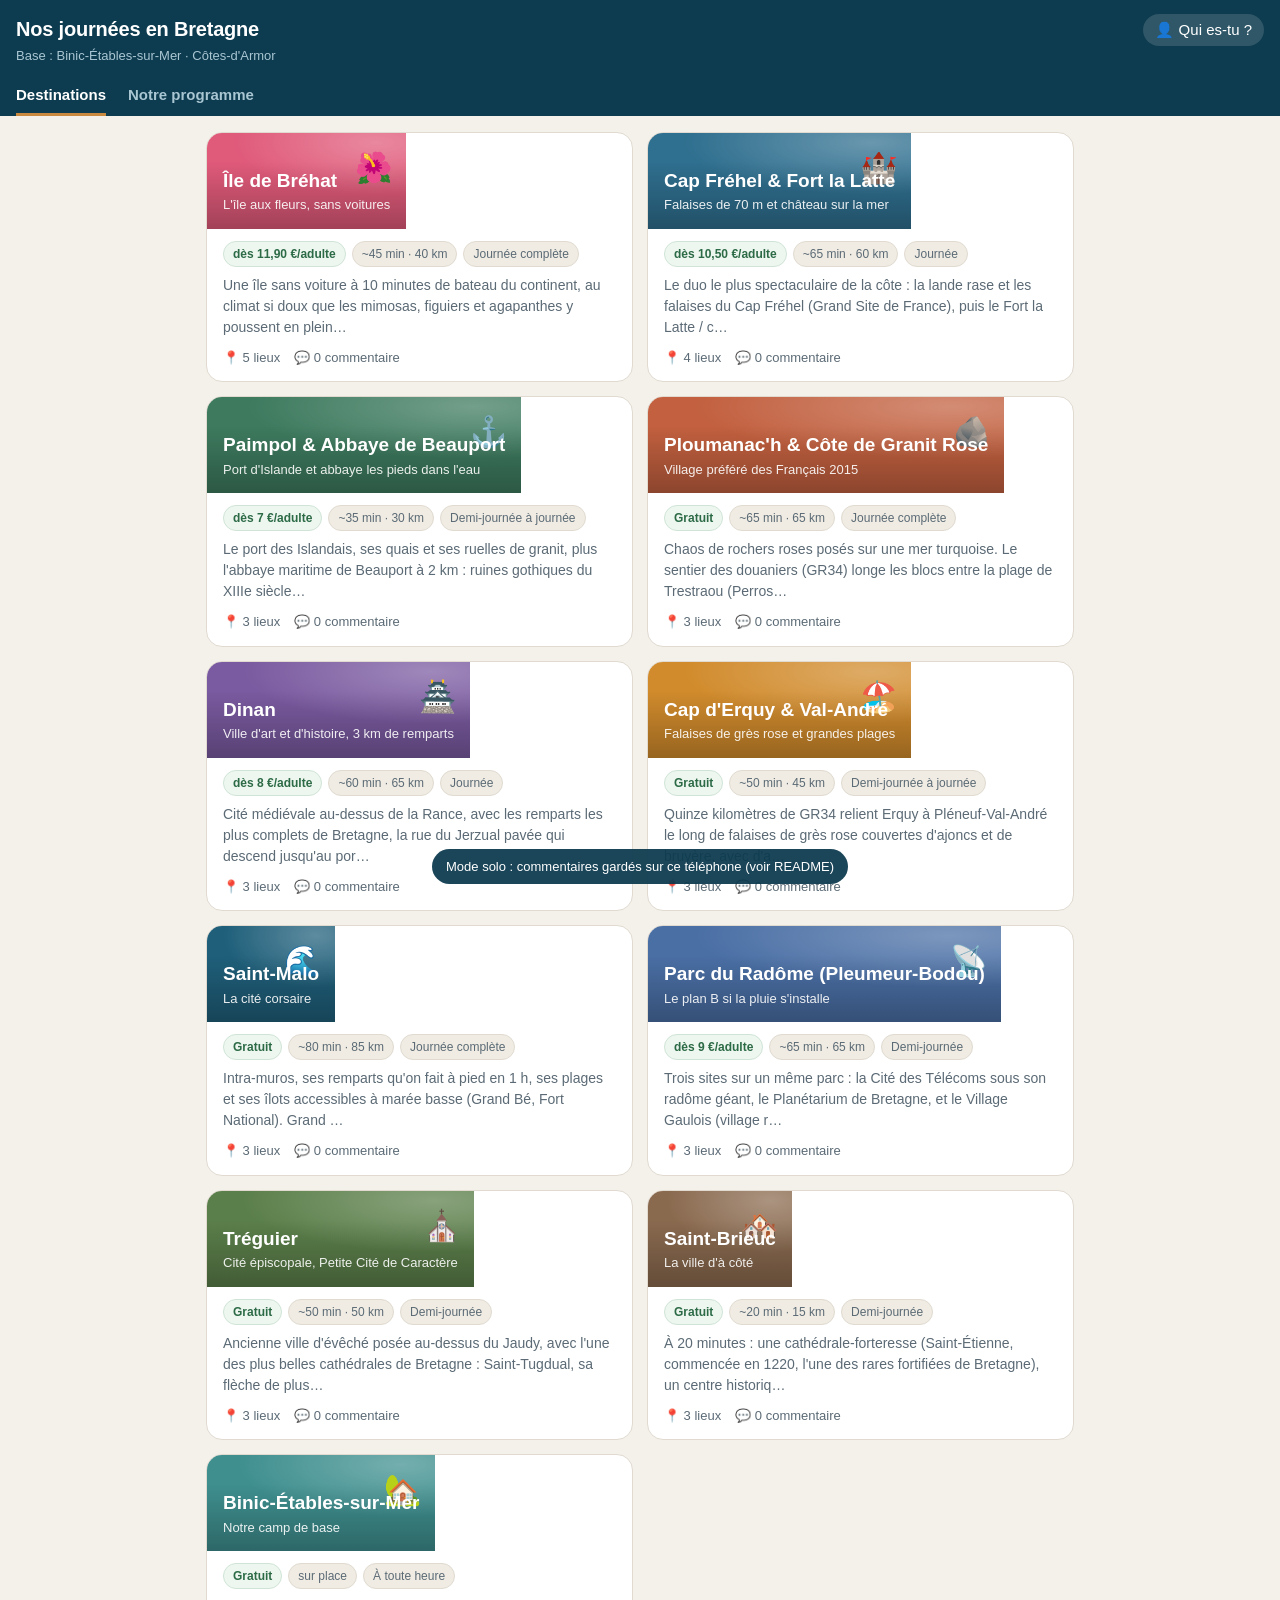
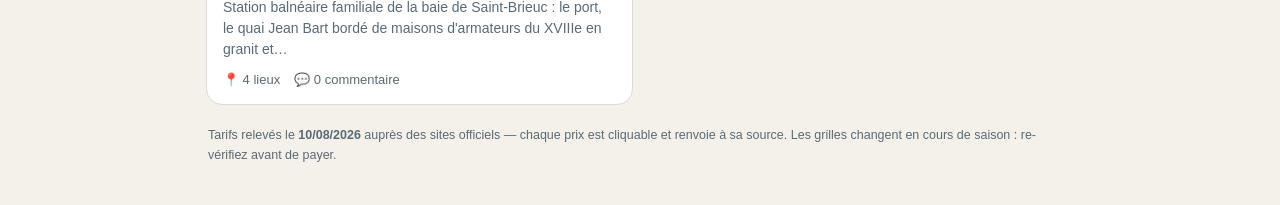
==== index.html @ 912763a3 "Application d'organisation des journées en Bretagne Application web statique (aucune dépendance, auc" ====
<!doctype html>
<html lang="fr">
<head>
<meta charset="utf-8">
<meta name="viewport" content="width=device-width, initial-scale=1, viewport-fit=cover">
<meta name="theme-color" content="#0d3b4f">
<meta name="apple-mobile-web-app-capable" content="yes">
<meta name="apple-mobile-web-app-status-bar-style" content="black-translucent">
<meta name="apple-mobile-web-app-title" content="Bretagne">
<title>Nos journées en Bretagne</title>
<link rel="manifest" href="manifest.webmanifest">
<link rel="icon" href="data:image/svg+xml,<svg xmlns='http://www.w3.org/2000/svg' viewBox='0 0 100 100'><text y='.9em' font-size='90'>🦞</text></svg>">
<link rel="stylesheet" href="styles.css">
</head>
<body>

<header class="top">
  <div class="top-inner">
    <div>
      <h1>Nos journées en Bretagne</h1>
      <p class="baseline">Base : Binic-Étables-sur-Mer · Côtes-d'Armor</p>
    </div>
    <button id="who" class="who" type="button" aria-label="Changer de prénom">👤</button>
  </div>
  <nav class="tabs" role="tablist">
    <button class="tab is-on" data-view="destinations" role="tab">Destinations</button>
    <button class="tab" data-view="programme" role="tab">Notre programme</button>
  </nav>
</header>

<main>
  <section id="view-destinations" class="view">
    <div id="grid" class="grid"></div>
    <p class="footnote">
      Tarifs relevés le <strong>10/08/2026</strong> auprès des sites officiels — chaque prix est cliquable
      et renvoie à sa source. Les grilles changent en cours de saison : re-vérifiez avant de payer.
    </p>
  </section>

  <section id="view-programme" class="view" hidden>
    <div id="programme"></div>
  </section>
</main>

<div id="sheet" class="sheet" hidden>
  <div class="sheet-scroll" id="sheet-scroll"></div>
  <button id="sheet-close" class="sheet-close" type="button" aria-label="Fermer">✕</button>
</div>

<div id="sync-badge" class="sync-badge" hidden></div>

<script src="config.js"></script>
<script src="data.js"></script>
<script src="app.js"></script>
</body>
</html>
---- styles.css ----
:root {
  --bg: #f4f1ea;
  --card: #ffffff;
  --ink: #16202a;
  --ink-soft: #5b6a75;
  --line: #e0dad0;
  --sea: #0d3b4f;
  --sand: #c98a3f;
  --radius: 16px;
  --safe-b: env(safe-area-inset-bottom, 0px);
}

* { box-sizing: border-box; -webkit-tap-highlight-color: transparent; }

html { -webkit-text-size-adjust: 100%; }

body {
  margin: 0;
  background: var(--bg);
  color: var(--ink);
  font: 16px/1.5 -apple-system, BlinkMacSystemFont, "Segoe UI", Roboto, sans-serif;
  padding-bottom: calc(24px + var(--safe-b));
}

/* ---------- en-tête ---------- */

.top {
  background: var(--sea);
  color: #fff;
  padding: calc(env(safe-area-inset-top, 0px) + 14px) 16px 0;
  position: sticky;
  top: 0;
  z-index: 20;
}

.top-inner { display: flex; align-items: flex-start; gap: 12px; }

.top h1 { margin: 0; font-size: 20px; letter-spacing: -0.01em; }

.baseline { margin: 2px 0 0; font-size: 13px; color: #a9c6d3; }

.who {
  margin-left: auto;
  background: rgba(255, 255, 255, 0.14);
  border: 0;
  color: #fff;
  font-size: 15px;
  border-radius: 999px;
  padding: 7px 12px;
  cursor: pointer;
  white-space: nowrap;
  max-width: 45vw;
  overflow: hidden;
  text-overflow: ellipsis;
}

.tabs { display: flex; gap: 22px; margin-top: 12px; }

.tab {
  background: none;
  border: 0;
  border-bottom: 3px solid transparent;
  color: #a9c6d3;
  font-size: 15px;
  font-weight: 600;
  padding: 8px 0 10px;
  cursor: pointer;
}

.tab.is-on { color: #fff; border-bottom-color: var(--sand); }

/* ---------- grille ---------- */

main { padding: 16px; max-width: 900px; margin: 0 auto; }

.grid { display: grid; gap: 14px; }

@media (min-width: 620px) { .grid { grid-template-columns: 1fr 1fr; } }

.card {
  background: var(--card);
  border-radius: var(--radius);
  overflow: hidden;
  border: 1px solid var(--line);
  cursor: pointer;
  display: flex;
  flex-direction: column;
  text-align: left;
  padding: 0;
  font: inherit;
  color: inherit;
  width: 100%;
}

.card:active { transform: scale(0.99); }

.card-hero {
  padding: 18px 16px 14px;
  color: #fff;
  position: relative;
  min-height: 96px;
  display: flex;
  flex-direction: column;
  justify-content: flex-end;
}

.card-hero::after {
  content: "";
  position: absolute;
  inset: 0;
  background:
    radial-gradient(120% 90% at 85% 10%, rgba(255, 255, 255, 0.28), transparent 60%),
    linear-gradient(180deg, rgba(0, 0, 0, 0) 30%, rgba(0, 0, 0, 0.28));
  pointer-events: none;
}

.card-emoji { position: absolute; top: 12px; right: 14px; font-size: 30px; z-index: 1; }

.card-hero h2 { margin: 0; font-size: 19px; position: relative; z-index: 1; }

.card-hero .sub { font-size: 13px; opacity: 0.9; position: relative; z-index: 1; }

.card-body { padding: 12px 16px 14px; }

.meta { display: flex; flex-wrap: wrap; gap: 6px; margin-bottom: 8px; }

.chip {
  font-size: 12px;
  background: #f0ece3;
  border: 1px solid var(--line);
  border-radius: 999px;
  padding: 3px 9px;
  color: var(--ink-soft);
}

.chip.price { background: #eef6f0; border-color: #cfe4d6; color: #2c6b46; font-weight: 600; }

.chip.day { background: #fdf1de; border-color: #f0d9ae; color: #8a5a12; font-weight: 600; }

.card-body p { margin: 0; font-size: 14px; color: var(--ink-soft); }

.card-foot {
  margin-top: 10px;
  font-size: 13px;
  color: var(--ink-soft);
  display: flex;
  gap: 14px;
}

.footnote {
  margin: 20px 2px 0;
  font-size: 12.5px;
  color: var(--ink-soft);
  line-height: 1.6;
}

/* ---------- feuille de détail ---------- */

.sheet {
  position: fixed;
  inset: 0;
  z-index: 40;
  background: var(--bg);
  display: flex;
  flex-direction: column;
}

/* `display:flex` l'emporterait sur la règle par défaut de [hidden] */
.sheet[hidden] { display: none; }

.sheet-scroll {
  overflow-y: auto;
  -webkit-overflow-scrolling: touch;
  flex: 1;
  padding-bottom: calc(40px + var(--safe-b));
}

.sheet-close {
  position: fixed;
  top: calc(env(safe-area-inset-top, 0px) + 12px);
  right: 12px;
  z-index: 41;
  width: 38px;
  height: 38px;
  border-radius: 999px;
  border: 0;
  background: rgba(0, 0, 0, 0.45);
  color: #fff;
  font-size: 17px;
  cursor: pointer;
  backdrop-filter: blur(6px);
}

.detail-hero {
  color: #fff;
  padding: calc(env(safe-area-inset-top, 0px) + 30px) 18px 22px;
}

.detail-hero h2 { margin: 0; font-size: 26px; letter-spacing: -0.02em; }

.detail-hero .sub { opacity: 0.92; font-size: 14px; margin-top: 3px; }

.detail-hero .big-emoji { font-size: 38px; }

.detail-body { padding: 16px 16px 0; max-width: 900px; margin: 0 auto; }

.block {
  background: var(--card);
  border: 1px solid var(--line);
  border-radius: var(--radius);
  padding: 14px 15px;
  margin-bottom: 14px;
}

.block h3 {
  margin: 0 0 10px;
  font-size: 13px;
  text-transform: uppercase;
  letter-spacing: 0.07em;
  color: var(--ink-soft);
}

.lede { font-size: 15.5px; line-height: 1.6; margin: 0; }

/* liste à voir / tarifs */

.spot { padding: 12px 0; border-top: 1px solid var(--line); }

.spot:first-of-type { border-top: 0; padding-top: 0; }

.spot-head { display: flex; align-items: flex-start; gap: 10px; }

.spot-head input[type="checkbox"] { margin-top: 4px; width: 20px; height: 20px; accent-color: var(--sea); flex: 0 0 auto; }

.spot-name { font-weight: 650; font-size: 15px; }

.spot-detail { font-size: 13.5px; color: var(--ink-soft); margin-top: 3px; }

.spot-price {
  display: inline-block;
  margin-top: 7px;
  font-size: 13px;
  font-weight: 650;
  color: #2c6b46;
  background: #eef6f0;
  border: 1px solid #cfe4d6;
  border-radius: 8px;
  padding: 4px 8px;
}

.spot-price.free { color: var(--ink-soft); background: #f0ece3; border-color: var(--line); }

.spot-link {
  display: inline-block;
  margin-top: 7px;
  margin-left: 8px;
  font-size: 13px;
  color: var(--sea);
  font-weight: 600;
}

/* calculette */

.calc { display: flex; align-items: center; gap: 10px; flex-wrap: wrap; margin-bottom: 12px; }

.calc label { font-size: 13.5px; color: var(--ink-soft); }

.calc input[type="number"] {
  width: 62px;
  padding: 7px 8px;
  font-size: 16px;
  border: 1px solid var(--line);
  border-radius: 9px;
  background: #fff;
}

.total {
  margin-top: 12px;
  padding-top: 12px;
  border-top: 2px solid var(--line);
  display: flex;
  justify-content: space-between;
  align-items: baseline;
  font-weight: 700;
  font-size: 17px;
}

.total small { font-weight: 400; color: var(--ink-soft); font-size: 12.5px; display: block; }

ul.plain { margin: 0; padding-left: 18px; font-size: 14.5px; }

ul.plain li { margin-bottom: 6px; }

.sources li { margin-bottom: 8px; font-size: 14px; }

a { color: var(--sea); }

/* planning */

.day-picker { display: flex; gap: 8px; align-items: center; flex-wrap: wrap; }

.day-picker input[type="date"] {
  padding: 9px 10px;
  font-size: 16px;
  border: 1px solid var(--line);
  border-radius: 10px;
  background: #fff;
  color: var(--ink);
}

.btn {
  border: 0;
  border-radius: 10px;
  padding: 10px 14px;
  font-size: 14.5px;
  font-weight: 650;
  cursor: pointer;
  background: var(--sea);
  color: #fff;
}

.btn.ghost { background: #ebe6dc; color: var(--ink); }

/* commentaires */

.comment {
  padding: 11px 0;
  border-top: 1px solid var(--line);
  font-size: 14.5px;
  display: flex;
  gap: 10px;
  align-items: flex-start;
}

.comment:first-of-type { border-top: 0; }

.avatar {
  flex: 0 0 auto;
  width: 30px;
  height: 30px;
  border-radius: 999px;
  background: var(--sea);
  color: #fff;
  display: grid;
  place-items: center;
  font-size: 13px;
  font-weight: 700;
}

.comment-meta { font-size: 12px; color: var(--ink-soft); }

.comment-body { white-space: pre-wrap; overflow-wrap: anywhere; }

.comment-del {
  margin-left: auto;
  background: none;
  border: 0;
  color: var(--ink-soft);
  font-size: 15px;
  cursor: pointer;
  padding: 0 2px;
}

textarea {
  width: 100%;
  min-height: 74px;
  padding: 10px;
  font: inherit;
  font-size: 16px;
  border: 1px solid var(--line);
  border-radius: 11px;
  resize: vertical;
  background: #fff;
}

.empty { color: var(--ink-soft); font-size: 14px; font-style: italic; }

/* programme */

.day-group { margin-bottom: 18px; }

.day-title {
  font-size: 14px;
  font-weight: 700;
  text-transform: capitalize;
  color: var(--sea);
  margin: 0 0 8px 2px;
}

.day-item {
  background: var(--card);
  border: 1px solid var(--line);
  border-left: 5px solid var(--sea);
  border-radius: 12px;
  padding: 12px 14px;
  margin-bottom: 8px;
  cursor: pointer;
  display: flex;
  align-items: center;
  gap: 10px;
  width: 100%;
  text-align: left;
  font: inherit;
  color: inherit;
}

.day-item .n { font-weight: 650; }

.day-item .c { margin-left: auto; font-size: 13px; color: var(--ink-soft); }

/* badge de synchro */

.sync-badge {
  position: fixed;
  left: 50%;
  transform: translateX(-50%);
  bottom: calc(16px + var(--safe-b));
  background: rgba(13, 59, 79, 0.94);
  color: #fff;
  font-size: 13px;
  padding: 8px 14px;
  border-radius: 999px;
  z-index: 60;
  max-width: 90vw;
  text-align: center;
}
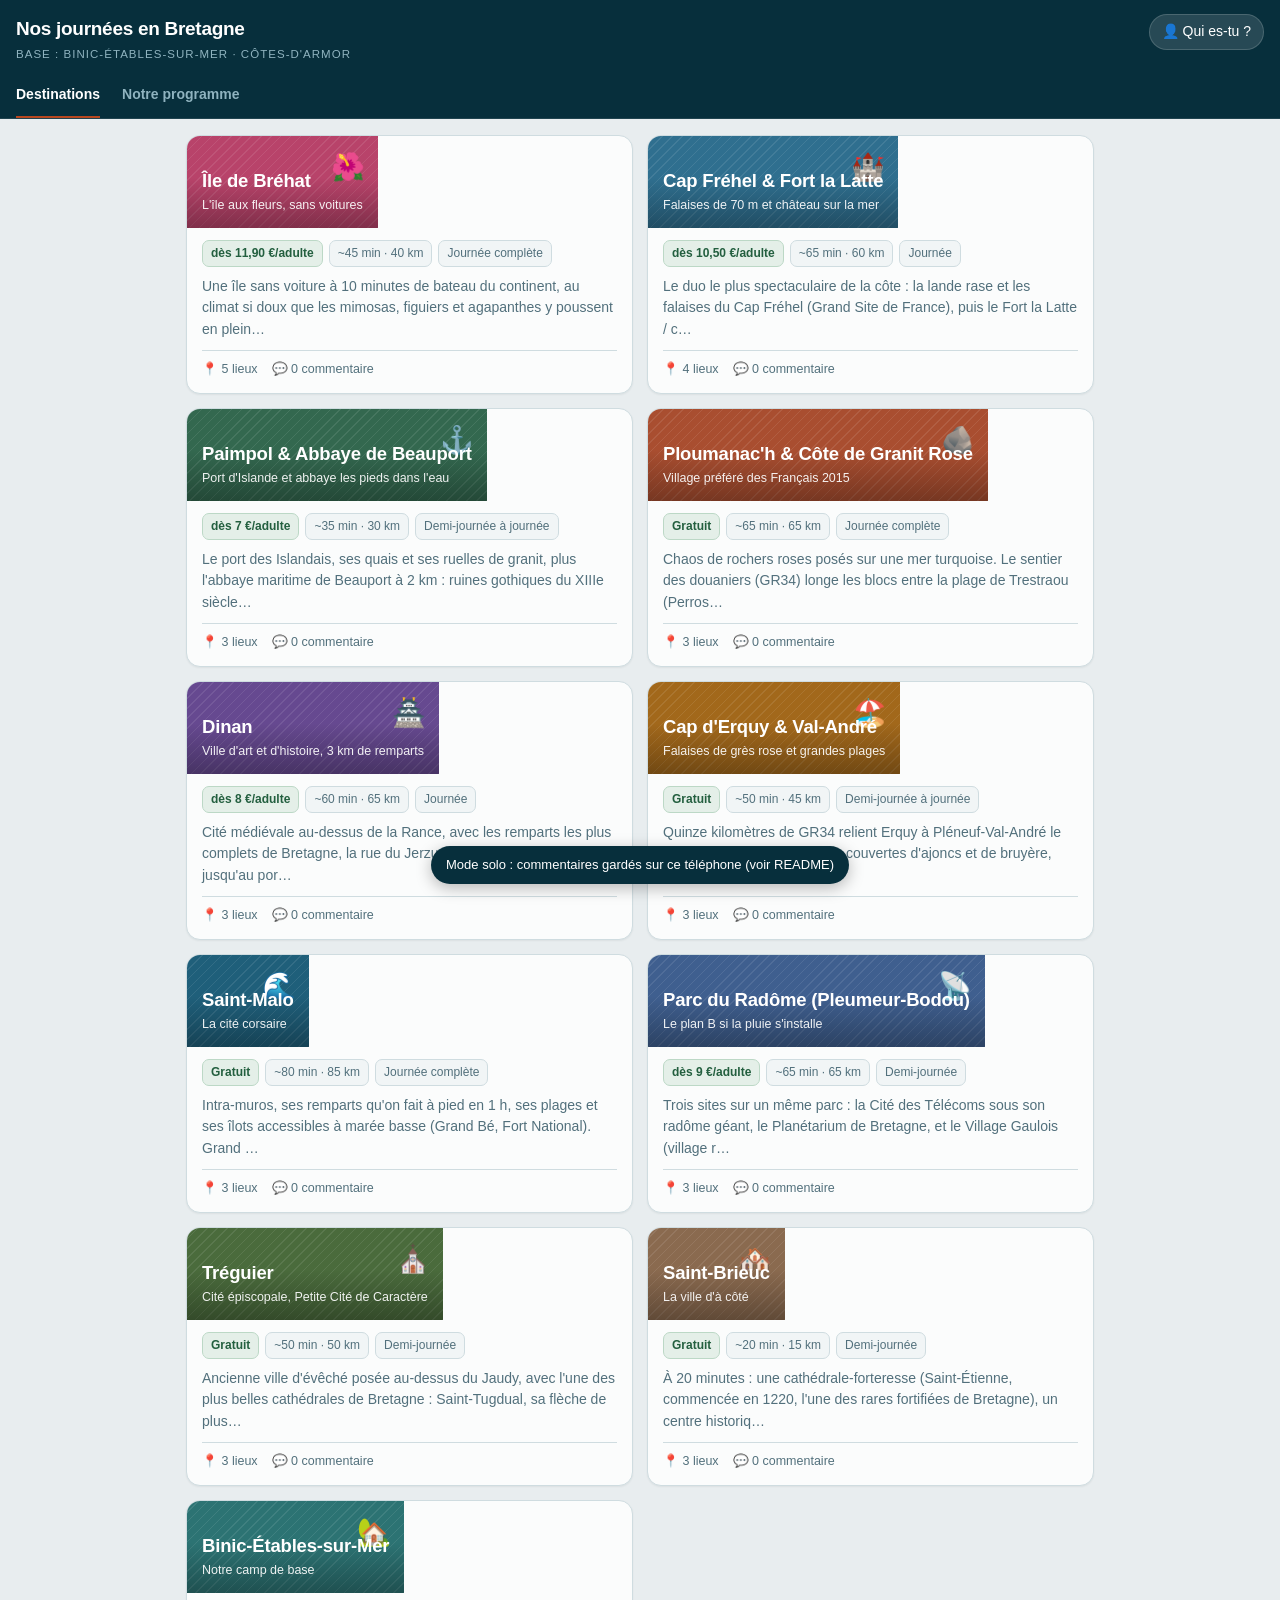
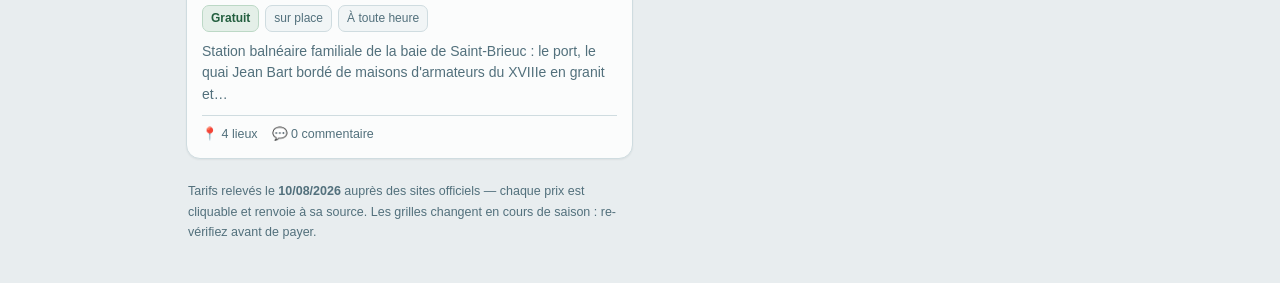
==== commit 250f76b0: "Habillage «carte marine», mode sombre, et page en un seul fichier - Palette dérivée des cartes marin" ====
--- a/index.html
+++ b/index.html
@@ -3,7 +3,7 @@
 <head>
 <meta charset="utf-8">
 <meta name="viewport" content="width=device-width, initial-scale=1, viewport-fit=cover">
-<meta name="theme-color" content="#0d3b4f">
+<meta name="theme-color" content="#072f3c">
 <meta name="apple-mobile-web-app-capable" content="yes">
 <meta name="apple-mobile-web-app-status-bar-style" content="black-translucent">
 <meta name="apple-mobile-web-app-title" content="Bretagne">
--- a/styles.css
+++ b/styles.css
@@ -1,13 +1,73 @@
+/* Habillage inspiré des cartes marines du SHOM : fond papier gris-bleu froid,
+   encre bleu nuit, accent rouille des bouées et des phares.
+   Tokens définis pour les trois états de thème (clair, sombre OS, choix explicite). */
+
 :root {
-  --bg: #f4f1ea;
-  --card: #ffffff;
-  --ink: #16202a;
-  --ink-soft: #5b6a75;
-  --line: #e0dad0;
-  --sea: #0d3b4f;
-  --sand: #c98a3f;
-  --radius: 16px;
+  /* fond «papier de carte» */
+  --bg: #e8edef;
+  --card: #fbfcfc;
+  --card-alt: #f1f5f6;
+  --ink: #0e1c22;
+  --ink-soft: #52707c;
+  --line: #cfdce0;
+  --line-strong: #b3c6cd;
+
+  /* bleu de sonde, accent rouille */
+  --sea: #0b4a5e;
+  --sea-ink: #ffffff;
+  --rust: #b8471f;
+
+  /* prix : vert des amers tribord, désaturé */
+  --ok-bg: #e4efe8;
+  --ok-line: #bcd8c6;
+  --ok-ink: #235f3f;
+
+  --shadow: 0 1px 2px rgba(14, 28, 34, 0.06);
+  --radius: 14px;
   --safe-b: env(safe-area-inset-bottom, 0px);
+  --safe-t: env(safe-area-inset-top, 0px);
+}
+
+@media (prefers-color-scheme: dark) {
+  :root:not([data-theme="light"]) {
+    --bg: #0a1317;
+    --card: #13232a;
+    --card-alt: #182d35;
+    --ink: #e6eef1;
+    --ink-soft: #8fa9b3;
+    --line: #223b44;
+    --line-strong: #2e4d58;
+
+    --sea: #6fb4c9;
+    --sea-ink: #06171d;
+    --rust: #e0764a;
+
+    --ok-bg: #14302a;
+    --ok-line: #235141;
+    --ok-ink: #7fc99e;
+
+    --shadow: 0 1px 2px rgba(0, 0, 0, 0.4);
+  }
+}
+
+:root[data-theme="dark"] {
+  --bg: #0a1317;
+  --card: #13232a;
+  --card-alt: #182d35;
+  --ink: #e6eef1;
+  --ink-soft: #8fa9b3;
+  --line: #223b44;
+  --line-strong: #2e4d58;
+
+  --sea: #6fb4c9;
+  --sea-ink: #06171d;
+  --rust: #e0764a;
+
+  --ok-bg: #14302a;
+  --ok-line: #235141;
+  --ok-ink: #7fc99e;
+
+  --shadow: 0 1px 2px rgba(0, 0, 0, 0.4);
 }
 
 * { box-sizing: border-box; -webkit-tap-highlight-color: transparent; }
@@ -18,38 +78,55 @@
   margin: 0;
   background: var(--bg);
   color: var(--ink);
-  font: 16px/1.5 -apple-system, BlinkMacSystemFont, "Segoe UI", Roboto, sans-serif;
+  font: 16px/1.55 -apple-system, BlinkMacSystemFont, "Segoe UI", Roboto, sans-serif;
   padding-bottom: calc(24px + var(--safe-b));
 }
 
-/* ---------- en-tête ---------- */
+:focus-visible { outline: 2px solid var(--rust); outline-offset: 2px; }
+
+@media (prefers-reduced-motion: reduce) {
+  * { animation: none !important; transition: none !important; }
+}
+
+/* Chiffres alignés partout où ils se comparent : prix, distances, totaux. */
+.chip, .spot-price, .total, .calc input, .comment-meta { font-variant-numeric: tabular-nums; }
+
+/* ---------- en-tête : bandeau «titre de carte» ---------- */
 
 .top {
-  background: var(--sea);
-  color: #fff;
-  padding: calc(env(safe-area-inset-top, 0px) + 14px) 16px 0;
+  background: #072f3c;
+  color: #ffffff;
+  padding: calc(var(--safe-t) + 14px) 16px 0;
   position: sticky;
   top: 0;
   z-index: 20;
+  border-bottom: 1px solid rgba(255, 255, 255, 0.1);
 }
 
 .top-inner { display: flex; align-items: flex-start; gap: 12px; }
 
-.top h1 { margin: 0; font-size: 20px; letter-spacing: -0.01em; }
-
-.baseline { margin: 2px 0 0; font-size: 13px; color: #a9c6d3; }
+.top h1 { margin: 0; font-size: 19px; letter-spacing: -0.015em; font-weight: 700; }
+
+.baseline {
+  margin: 3px 0 0;
+  font-size: 11.5px;
+  color: #8fb3bf;
+  text-transform: uppercase;
+  letter-spacing: 0.09em;
+}
 
 .who {
   margin-left: auto;
-  background: rgba(255, 255, 255, 0.14);
-  border: 0;
+  background: rgba(255, 255, 255, 0.13);
+  border: 1px solid rgba(255, 255, 255, 0.16);
   color: #fff;
-  font-size: 15px;
+  font: inherit;
+  font-size: 14px;
   border-radius: 999px;
-  padding: 7px 12px;
+  padding: 6px 12px;
   cursor: pointer;
   white-space: nowrap;
-  max-width: 45vw;
+  max-width: 44vw;
   overflow: hidden;
   text-overflow: ellipsis;
 }
@@ -59,29 +136,31 @@
 .tab {
   background: none;
   border: 0;
-  border-bottom: 3px solid transparent;
-  color: #a9c6d3;
-  font-size: 15px;
+  border-bottom: 2px solid transparent;
+  color: #8fb3bf;
+  font: inherit;
+  font-size: 14px;
   font-weight: 600;
   padding: 8px 0 10px;
   cursor: pointer;
 }
 
-.tab.is-on { color: #fff; border-bottom-color: var(--sand); }
+.tab.is-on { color: #fff; border-bottom-color: var(--rust); }
 
 /* ---------- grille ---------- */
 
-main { padding: 16px; max-width: 900px; margin: 0 auto; }
+main { padding: 16px; max-width: 940px; margin: 0 auto; }
 
 .grid { display: grid; gap: 14px; }
 
-@media (min-width: 620px) { .grid { grid-template-columns: 1fr 1fr; } }
+@media (min-width: 640px) { .grid { grid-template-columns: 1fr 1fr; } }
 
 .card {
   background: var(--card);
   border-radius: var(--radius);
   overflow: hidden;
   border: 1px solid var(--line);
+  box-shadow: var(--shadow);
   cursor: pointer;
   display: flex;
   flex-direction: column;
@@ -92,66 +171,84 @@
   width: 100%;
 }
 
-.card:active { transform: scale(0.99); }
+.card:active { opacity: 0.85; }
 
 .card-hero {
-  padding: 18px 16px 14px;
+  padding: 16px 15px 13px;
   color: #fff;
   position: relative;
-  min-height: 96px;
+  min-height: 92px;
   display: flex;
   flex-direction: column;
   justify-content: flex-end;
+}
+
+/* Trame de hachures : le grain des zones de sable sur une carte marine. */
+.card-hero::before {
+  content: "";
+  position: absolute;
+  inset: 0;
+  background-image: repeating-linear-gradient(
+    -45deg,
+    rgba(255, 255, 255, 0.09) 0 1px,
+    transparent 1px 7px
+  );
+  pointer-events: none;
 }
 
 .card-hero::after {
   content: "";
   position: absolute;
   inset: 0;
-  background:
-    radial-gradient(120% 90% at 85% 10%, rgba(255, 255, 255, 0.28), transparent 60%),
-    linear-gradient(180deg, rgba(0, 0, 0, 0) 30%, rgba(0, 0, 0, 0.28));
+  background: linear-gradient(180deg, rgba(0, 0, 0, 0) 45%, rgba(0, 0, 0, 0.3));
   pointer-events: none;
 }
 
-.card-emoji { position: absolute; top: 12px; right: 14px; font-size: 30px; z-index: 1; }
-
-.card-hero h2 { margin: 0; font-size: 19px; position: relative; z-index: 1; }
-
-.card-hero .sub { font-size: 13px; opacity: 0.9; position: relative; z-index: 1; }
-
-.card-body { padding: 12px 16px 14px; }
-
-.meta { display: flex; flex-wrap: wrap; gap: 6px; margin-bottom: 8px; }
+.card-emoji { position: absolute; top: 11px; right: 13px; font-size: 27px; z-index: 1; }
+
+.card-hero h2 { margin: 0; font-size: 18.5px; position: relative; z-index: 1; letter-spacing: -0.01em; }
+
+.card-hero .sub { font-size: 12.5px; opacity: 0.92; position: relative; z-index: 1; }
+
+.card-body { padding: 12px 15px 14px; display: flex; flex-direction: column; gap: 9px; }
+
+.meta { display: flex; flex-wrap: wrap; gap: 6px; }
 
 .chip {
   font-size: 12px;
-  background: #f0ece3;
+  background: var(--card-alt);
   border: 1px solid var(--line);
-  border-radius: 999px;
-  padding: 3px 9px;
-  color: var(--ink-soft);
-}
-
-.chip.price { background: #eef6f0; border-color: #cfe4d6; color: #2c6b46; font-weight: 600; }
-
-.chip.day { background: #fdf1de; border-color: #f0d9ae; color: #8a5a12; font-weight: 600; }
+  border-radius: 7px;
+  padding: 3px 8px;
+  color: var(--ink-soft);
+}
+
+.chip.price { background: var(--ok-bg); border-color: var(--ok-line); color: var(--ok-ink); font-weight: 650; }
+
+.chip.day {
+  background: transparent;
+  border-color: var(--rust);
+  color: var(--rust);
+  font-weight: 650;
+}
 
 .card-body p { margin: 0; font-size: 14px; color: var(--ink-soft); }
 
 .card-foot {
-  margin-top: 10px;
-  font-size: 13px;
+  font-size: 12.5px;
   color: var(--ink-soft);
   display: flex;
   gap: 14px;
+  border-top: 1px solid var(--line);
+  padding-top: 9px;
 }
 
 .footnote {
-  margin: 20px 2px 0;
+  margin: 22px 2px 0;
   font-size: 12.5px;
   color: var(--ink-soft);
-  line-height: 1.6;
+  line-height: 1.65;
+  max-width: 62ch;
 }
 
 /* ---------- feuille de détail ---------- */
@@ -177,121 +274,167 @@
 
 .sheet-close {
   position: fixed;
-  top: calc(env(safe-area-inset-top, 0px) + 12px);
+  top: calc(var(--safe-t) + 12px);
   right: 12px;
   z-index: 41;
   width: 38px;
   height: 38px;
   border-radius: 999px;
-  border: 0;
-  background: rgba(0, 0, 0, 0.45);
+  border: 1px solid rgba(255, 255, 255, 0.25);
+  background: rgba(7, 26, 34, 0.55);
   color: #fff;
-  font-size: 17px;
-  cursor: pointer;
-  backdrop-filter: blur(6px);
+  font-size: 16px;
+  cursor: pointer;
+  backdrop-filter: blur(8px);
 }
 
 .detail-hero {
   color: #fff;
-  padding: calc(env(safe-area-inset-top, 0px) + 30px) 18px 22px;
-}
-
-.detail-hero h2 { margin: 0; font-size: 26px; letter-spacing: -0.02em; }
-
-.detail-hero .sub { opacity: 0.92; font-size: 14px; margin-top: 3px; }
-
-.detail-hero .big-emoji { font-size: 38px; }
-
-.detail-body { padding: 16px 16px 0; max-width: 900px; margin: 0 auto; }
+  padding: calc(var(--safe-t) + 28px) 18px 22px;
+  position: relative;
+}
+
+.detail-hero::before {
+  content: "";
+  position: absolute;
+  inset: 0;
+  background-image: repeating-linear-gradient(
+    -45deg,
+    rgba(255, 255, 255, 0.08) 0 1px,
+    transparent 1px 8px
+  );
+}
+
+.detail-hero > * { position: relative; }
+
+.detail-hero h2 { margin: 0; font-size: 25px; letter-spacing: -0.02em; text-wrap: balance; }
+
+.detail-hero .sub { opacity: 0.92; font-size: 13.5px; margin-top: 3px; }
+
+.detail-hero .big-emoji { font-size: 34px; line-height: 1; margin-bottom: 6px; }
+
+.detail-body { padding: 16px 16px 0; max-width: 940px; margin: 0 auto; }
 
 .block {
   background: var(--card);
   border: 1px solid var(--line);
   border-radius: var(--radius);
+  box-shadow: var(--shadow);
   padding: 14px 15px;
   margin-bottom: 14px;
 }
 
 .block h3 {
-  margin: 0 0 10px;
-  font-size: 13px;
+  margin: 0 0 11px;
+  font-size: 11.5px;
   text-transform: uppercase;
-  letter-spacing: 0.07em;
-  color: var(--ink-soft);
-}
-
-.lede { font-size: 15.5px; line-height: 1.6; margin: 0; }
+  letter-spacing: 0.1em;
+  color: var(--ink-soft);
+  font-weight: 700;
+}
+
+.lede { font-size: 15.5px; line-height: 1.65; margin: 0; max-width: 62ch; }
 
 /* liste à voir / tarifs */
 
-.spot { padding: 12px 0; border-top: 1px solid var(--line); }
+.spot { padding: 13px 0; border-top: 1px solid var(--line); }
 
 .spot:first-of-type { border-top: 0; padding-top: 0; }
 
-.spot-head { display: flex; align-items: flex-start; gap: 10px; }
-
-.spot-head input[type="checkbox"] { margin-top: 4px; width: 20px; height: 20px; accent-color: var(--sea); flex: 0 0 auto; }
+.spot-head { display: flex; align-items: flex-start; gap: 11px; }
+
+.spot-head input[type="checkbox"] {
+  margin-top: 3px;
+  width: 21px;
+  height: 21px;
+  accent-color: var(--sea);
+  flex: 0 0 auto;
+}
 
 .spot-name { font-weight: 650; font-size: 15px; }
 
-.spot-detail { font-size: 13.5px; color: var(--ink-soft); margin-top: 3px; }
+.spot-detail { font-size: 13.5px; color: var(--ink-soft); margin-top: 3px; max-width: 58ch; }
 
 .spot-price {
   display: inline-block;
-  margin-top: 7px;
+  margin-top: 8px;
   font-size: 13px;
   font-weight: 650;
-  color: #2c6b46;
-  background: #eef6f0;
-  border: 1px solid #cfe4d6;
-  border-radius: 8px;
+  color: var(--ok-ink);
+  background: var(--ok-bg);
+  border: 1px solid var(--ok-line);
+  border-radius: 7px;
   padding: 4px 8px;
 }
 
-.spot-price.free { color: var(--ink-soft); background: #f0ece3; border-color: var(--line); }
+.spot-price.free {
+  color: var(--ink-soft);
+  background: var(--card-alt);
+  border-color: var(--line);
+  font-weight: 500;
+}
 
 .spot-link {
   display: inline-block;
-  margin-top: 7px;
+  margin-top: 8px;
   margin-left: 8px;
   font-size: 13px;
   color: var(--sea);
-  font-weight: 600;
+  font-weight: 650;
 }
 
 /* calculette */
 
-.calc { display: flex; align-items: center; gap: 10px; flex-wrap: wrap; margin-bottom: 12px; }
+.calc {
+  display: flex;
+  align-items: center;
+  gap: 10px;
+  flex-wrap: wrap;
+  margin-bottom: 13px;
+  padding-bottom: 13px;
+  border-bottom: 1px solid var(--line);
+}
 
 .calc label { font-size: 13.5px; color: var(--ink-soft); }
 
 .calc input[type="number"] {
-  width: 62px;
+  width: 64px;
   padding: 7px 8px;
+  font: inherit;
   font-size: 16px;
-  border: 1px solid var(--line);
-  border-radius: 9px;
-  background: #fff;
+  border: 1px solid var(--line-strong);
+  border-radius: 8px;
+  background: var(--card-alt);
+  color: var(--ink);
 }
 
 .total {
-  margin-top: 12px;
-  padding-top: 12px;
-  border-top: 2px solid var(--line);
+  margin-top: 13px;
+  padding-top: 13px;
+  border-top: 2px solid var(--line-strong);
   display: flex;
   justify-content: space-between;
   align-items: baseline;
+  gap: 16px;
   font-weight: 700;
   font-size: 17px;
 }
 
-.total small { font-weight: 400; color: var(--ink-soft); font-size: 12.5px; display: block; }
+.total small {
+  font-weight: 400;
+  color: var(--ink-soft);
+  font-size: 12px;
+  display: block;
+  margin-top: 2px;
+}
+
+#total-val { color: var(--rust); font-size: 20px; }
 
 ul.plain { margin: 0; padding-left: 18px; font-size: 14.5px; }
 
-ul.plain li { margin-bottom: 6px; }
-
-.sources li { margin-bottom: 8px; font-size: 14px; }
+ul.plain li { margin-bottom: 7px; max-width: 60ch; }
+
+.sources li { margin-bottom: 9px; font-size: 14px; }
 
 a { color: var(--sea); }
 
@@ -301,30 +444,32 @@
 
 .day-picker input[type="date"] {
   padding: 9px 10px;
+  font: inherit;
   font-size: 16px;
-  border: 1px solid var(--line);
-  border-radius: 10px;
-  background: #fff;
+  border: 1px solid var(--line-strong);
+  border-radius: 9px;
+  background: var(--card-alt);
   color: var(--ink);
 }
 
 .btn {
-  border: 0;
-  border-radius: 10px;
-  padding: 10px 14px;
+  border: 1px solid transparent;
+  border-radius: 9px;
+  padding: 10px 15px;
+  font: inherit;
   font-size: 14.5px;
   font-weight: 650;
   cursor: pointer;
   background: var(--sea);
-  color: #fff;
-}
-
-.btn.ghost { background: #ebe6dc; color: var(--ink); }
+  color: var(--sea-ink);
+}
+
+.btn.ghost { background: transparent; color: var(--ink); border-color: var(--line-strong); }
 
 /* commentaires */
 
 .comment {
-  padding: 11px 0;
+  padding: 12px 0;
   border-top: 1px solid var(--line);
   font-size: 14.5px;
   display: flex;
@@ -332,7 +477,7 @@
   align-items: flex-start;
 }
 
-.comment:first-of-type { border-top: 0; }
+.comment:first-of-type { border-top: 0; padding-top: 0; }
 
 .avatar {
   flex: 0 0 auto;
@@ -340,16 +485,16 @@
   height: 30px;
   border-radius: 999px;
   background: var(--sea);
-  color: #fff;
+  color: var(--sea-ink);
   display: grid;
   place-items: center;
   font-size: 13px;
   font-weight: 700;
 }
 
-.comment-meta { font-size: 12px; color: var(--ink-soft); }
-
-.comment-body { white-space: pre-wrap; overflow-wrap: anywhere; }
+.comment-meta { font-size: 11.5px; color: var(--ink-soft); letter-spacing: 0.02em; }
+
+.comment-body { white-space: pre-wrap; overflow-wrap: anywhere; margin-top: 1px; }
 
 .comment-del {
   margin-left: auto;
@@ -367,31 +512,36 @@
   padding: 10px;
   font: inherit;
   font-size: 16px;
-  border: 1px solid var(--line);
-  border-radius: 11px;
+  border: 1px solid var(--line-strong);
+  border-radius: 10px;
   resize: vertical;
-  background: #fff;
-}
-
-.empty { color: var(--ink-soft); font-size: 14px; font-style: italic; }
+  background: var(--card-alt);
+  color: var(--ink);
+}
+
+.empty { color: var(--ink-soft); font-size: 14px; }
 
 /* programme */
 
-.day-group { margin-bottom: 18px; }
+.day-group { margin-bottom: 20px; }
 
 .day-title {
-  font-size: 14px;
+  font-size: 12px;
   font-weight: 700;
-  text-transform: capitalize;
-  color: var(--sea);
-  margin: 0 0 8px 2px;
+  text-transform: uppercase;
+  letter-spacing: 0.09em;
+  color: var(--ink-soft);
+  margin: 0 0 9px 2px;
+  padding-bottom: 7px;
+  border-bottom: 1px solid var(--line);
 }
 
 .day-item {
   background: var(--card);
   border: 1px solid var(--line);
-  border-left: 5px solid var(--sea);
-  border-radius: 12px;
+  border-left: 4px solid var(--sea);
+  border-radius: 11px;
+  box-shadow: var(--shadow);
   padding: 12px 14px;
   margin-bottom: 8px;
   cursor: pointer;
@@ -406,7 +556,7 @@
 
 .day-item .n { font-weight: 650; }
 
-.day-item .c { margin-left: auto; font-size: 13px; color: var(--ink-soft); }
+.day-item .c { margin-left: auto; font-size: 12.5px; color: var(--ink-soft); text-align: right; }
 
 /* badge de synchro */
 
@@ -415,12 +565,13 @@
   left: 50%;
   transform: translateX(-50%);
   bottom: calc(16px + var(--safe-b));
-  background: rgba(13, 59, 79, 0.94);
+  background: #072f3c;
   color: #fff;
   font-size: 13px;
-  padding: 8px 14px;
+  padding: 9px 15px;
   border-radius: 999px;
   z-index: 60;
   max-width: 90vw;
   text-align: center;
-}
+  box-shadow: 0 4px 16px rgba(0, 0, 0, 0.28);
+}
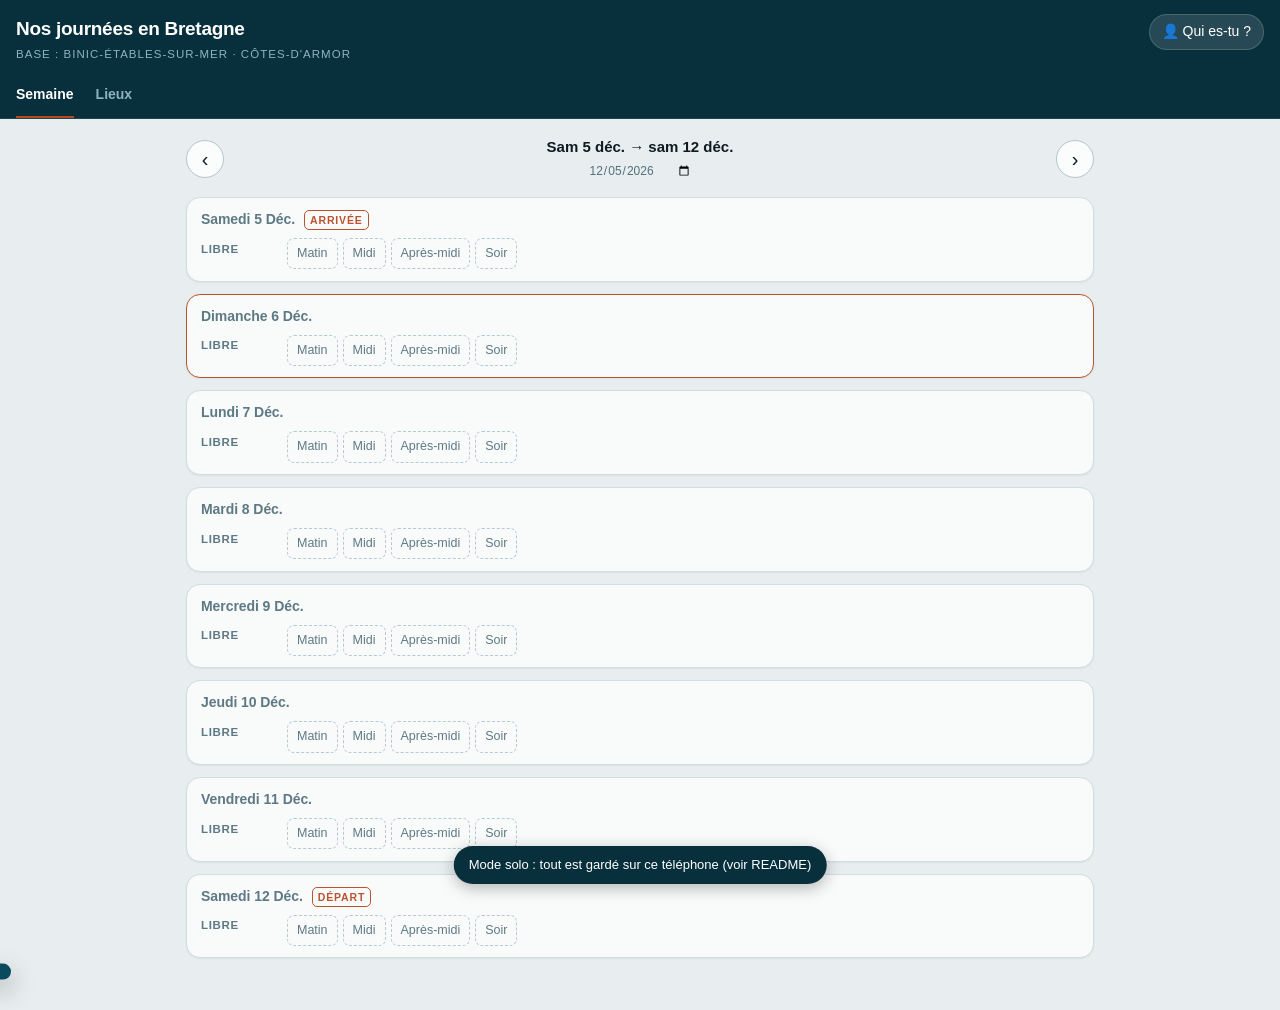
==== commit 718a19d6: "Agenda de la semaine, créneaux, glisser-déposer et lieux ajoutés L'onglet principal devient un agend" ====
--- a/index.html
+++ b/index.html
@@ -23,22 +23,31 @@
     <button id="who" class="who" type="button" aria-label="Changer de prénom">👤</button>
   </div>
   <nav class="tabs" role="tablist">
-    <button class="tab is-on" data-view="destinations" role="tab">Destinations</button>
-    <button class="tab" data-view="programme" role="tab">Notre programme</button>
+    <button class="tab is-on" data-view="semaine" role="tab">Semaine</button>
+    <button class="tab" data-view="destinations" role="tab">Lieux</button>
   </nav>
 </header>
 
 <main>
-  <section id="view-destinations" class="view">
+  <section id="view-semaine" class="view">
+    <div class="week-nav">
+      <button class="week-arrow" id="week-prev" type="button" aria-label="Semaine précédente">‹</button>
+      <div class="week-label">
+        <strong id="week-range"></strong>
+        <input type="date" id="week-start" aria-label="Samedi de début de séjour">
+      </div>
+      <button class="week-arrow" id="week-next" type="button" aria-label="Semaine suivante">›</button>
+    </div>
+    <div id="semaine"></div>
+  </section>
+
+  <section id="view-destinations" class="view" hidden>
+    <button class="btn add-place" id="add-place" type="button">+ Ajouter un lieu</button>
     <div id="grid" class="grid"></div>
     <p class="footnote">
       Tarifs relevés le <strong>10/08/2026</strong> auprès des sites officiels — chaque prix est cliquable
       et renvoie à sa source. Les grilles changent en cours de saison : re-vérifiez avant de payer.
     </p>
-  </section>
-
-  <section id="view-programme" class="view" hidden>
-    <div id="programme"></div>
   </section>
 </main>
 
@@ -47,6 +56,18 @@
   <button id="sheet-close" class="sheet-close" type="button" aria-label="Fermer">✕</button>
 </div>
 
+<div id="picker" class="picker" hidden>
+  <div class="picker-panel">
+    <div class="picker-head">
+      <strong id="picker-title">Ajouter au créneau</strong>
+      <button id="picker-close" class="picker-close" type="button" aria-label="Fermer">✕</button>
+    </div>
+    <div class="picker-list" id="picker-list"></div>
+  </div>
+</div>
+
+<div id="drag-ghost" class="drag-ghost" hidden></div>
+
 <div id="sync-badge" class="sync-badge" hidden></div>
 
 <script src="config.js"></script>
--- a/styles.css
+++ b/styles.css
@@ -249,6 +249,325 @@
   color: var(--ink-soft);
   line-height: 1.65;
   max-width: 62ch;
+}
+
+/* ---------- semaine ---------- */
+
+.week-nav {
+  display: flex;
+  align-items: center;
+  gap: 10px;
+  margin-bottom: 14px;
+}
+
+.week-arrow {
+  width: 38px;
+  height: 38px;
+  flex: 0 0 auto;
+  border-radius: 999px;
+  border: 1px solid var(--line-strong);
+  background: var(--card);
+  color: var(--ink);
+  font-size: 20px;
+  line-height: 1;
+  cursor: pointer;
+}
+
+.week-label { flex: 1; min-width: 0; text-align: center; }
+
+.week-label strong { display: block; font-size: 15px; }
+
+.week-label input[type="date"] {
+  margin-top: 3px;
+  border: 0;
+  background: none;
+  color: var(--ink-soft);
+  font: inherit;
+  font-size: 12px;
+  padding: 0;
+}
+
+.jour {
+  background: var(--card);
+  border: 1px solid var(--line);
+  border-radius: var(--radius);
+  box-shadow: var(--shadow);
+  margin-bottom: 12px;
+  overflow: hidden;
+}
+
+.jour.est-auj { border-color: var(--rust); }
+
+.jour-tete {
+  display: flex;
+  align-items: baseline;
+  gap: 9px;
+  padding: 11px 14px 9px;
+  background: var(--card-alt);
+  border-bottom: 1px solid var(--line);
+}
+
+.jour-tete h3 {
+  margin: 0;
+  font-size: 14px;
+  text-transform: capitalize;
+  letter-spacing: -0.005em;
+}
+
+.jour-tag {
+  font-size: 10.5px;
+  text-transform: uppercase;
+  letter-spacing: 0.08em;
+  font-weight: 700;
+  color: var(--rust);
+  border: 1px solid var(--rust);
+  border-radius: 5px;
+  padding: 1px 5px;
+}
+
+.jour-total { margin-left: auto; font-size: 12.5px; color: var(--ink-soft); font-weight: 650; }
+
+.ligne { display: flex; align-items: stretch; border-top: 1px solid var(--line); }
+
+.ligne:first-of-type { border-top: 0; }
+
+.ligne-nom {
+  flex: 0 0 96px;
+  padding: 12px 0 12px 14px;
+  font-size: 11.5px;
+  text-transform: uppercase;
+  letter-spacing: 0.06em;
+  color: var(--ink-soft);
+  font-weight: 650;
+}
+
+.zone {
+  flex: 1;
+  min-height: 48px;
+  padding: 8px 12px 8px 4px;
+  display: flex;
+  flex-wrap: wrap;
+  align-items: center;
+  gap: 6px;
+}
+
+.zone.survol { background: var(--ok-bg); box-shadow: inset 0 0 0 2px var(--ok-line); }
+
+.puce {
+  display: inline-flex;
+  align-items: center;
+  gap: 6px;
+  background: var(--puce);
+  color: #fff;
+  border-radius: 8px;
+  padding: 6px 6px 6px 9px;
+  font-size: 13.5px;
+  font-weight: 600;
+  max-width: 100%;
+  cursor: grab;
+  touch-action: pan-y;
+}
+
+.puce.en-vol { opacity: 0.3; }
+
+.puce-emoji { font-size: 14px; }
+
+.puce-nom { overflow: hidden; text-overflow: ellipsis; white-space: nowrap; }
+
+.puce-x, .chip-x {
+  background: rgba(255, 255, 255, 0.22);
+  border: 0;
+  color: #fff;
+  border-radius: 5px;
+  width: 20px;
+  height: 20px;
+  font-size: 10px;
+  line-height: 1;
+  cursor: pointer;
+  flex: 0 0 auto;
+}
+
+.chip-x { background: transparent; color: inherit; width: 16px; height: 16px; margin-left: 4px; }
+
+.zone-plus {
+  width: 30px;
+  height: 30px;
+  border-radius: 8px;
+  border: 1px dashed var(--line-strong);
+  background: none;
+  color: var(--ink-soft);
+  font-size: 17px;
+  line-height: 1;
+  cursor: pointer;
+  flex: 0 0 auto;
+}
+
+.zone.vide .zone-plus { width: 100%; text-align: left; padding-left: 10px; border-style: dashed; }
+
+.jour-vide { opacity: 0.92; }
+
+.jour-vide .jour-tete { background: transparent; border-bottom: 0; padding-bottom: 2px; }
+
+.jour-vide .jour-tete h3 { font-weight: 600; color: var(--ink-soft); }
+
+.ligne-repliee .ligne-nom { padding-top: 8px; padding-bottom: 10px; }
+
+.ligne-repliee .zone { padding-top: 4px; padding-bottom: 10px; gap: 5px; }
+
+.mini-plus {
+  border: 1px dashed var(--line-strong);
+  background: none;
+  color: var(--ink-soft);
+  border-radius: 7px;
+  padding: 5px 9px;
+  font: inherit;
+  font-size: 12.5px;
+  cursor: pointer;
+}
+
+.mini-plus:active { background: var(--card-alt); }
+
+.drag-ghost {
+  position: fixed;
+  z-index: 80;
+  transform: translate(-50%, -140%);
+  pointer-events: none;
+  display: inline-flex;
+  align-items: center;
+  gap: 6px;
+  background: var(--puce, var(--sea));
+  color: #fff;
+  border-radius: 8px;
+  padding: 8px 11px;
+  font-size: 14px;
+  font-weight: 600;
+  box-shadow: 0 10px 24px rgba(0, 0, 0, 0.35);
+}
+
+.drag-ghost .puce-x { display: none; }
+
+.add-place { width: 100%; margin-bottom: 14px; }
+
+.chip.perso { border-style: dashed; }
+
+.card.est-resto .card-hero { min-height: 74px; }
+
+/* ---------- sélecteur ---------- */
+
+.picker {
+  position: fixed;
+  inset: 0;
+  z-index: 50;
+  background: rgba(6, 20, 26, 0.5);
+  display: flex;
+  align-items: flex-end;
+}
+
+.picker[hidden] { display: none; }
+
+.picker-panel {
+  background: var(--bg);
+  width: 100%;
+  max-height: 82vh;
+  border-radius: 18px 18px 0 0;
+  display: flex;
+  flex-direction: column;
+  padding-bottom: var(--safe-b);
+}
+
+.picker-head {
+  display: flex;
+  align-items: center;
+  gap: 10px;
+  padding: 15px 16px 12px;
+  border-bottom: 1px solid var(--line);
+}
+
+.picker-head strong { font-size: 15px; text-transform: capitalize; }
+
+.picker-close {
+  margin-left: auto;
+  border: 0;
+  background: var(--card-alt);
+  color: var(--ink);
+  width: 30px;
+  height: 30px;
+  border-radius: 999px;
+  font-size: 13px;
+  cursor: pointer;
+}
+
+.picker-list { overflow-y: auto; padding: 8px 12px 16px; }
+
+.picker-item {
+  display: flex;
+  align-items: center;
+  gap: 11px;
+  width: 100%;
+  background: var(--card);
+  border: 1px solid var(--line);
+  border-radius: 11px;
+  padding: 10px 12px;
+  margin-bottom: 7px;
+  font: inherit;
+  color: inherit;
+  text-align: left;
+  cursor: pointer;
+}
+
+.picker-item[disabled] { opacity: 0.5; cursor: default; }
+
+.picker-new { border-style: dashed; }
+
+.picker-pastille {
+  flex: 0 0 auto;
+  width: 34px;
+  height: 34px;
+  border-radius: 9px;
+  display: grid;
+  place-items: center;
+  font-size: 17px;
+  color: #fff;
+}
+
+.picker-txt { display: flex; flex-direction: column; min-width: 0; }
+
+.picker-nom { font-weight: 650; font-size: 14.5px; overflow: hidden; text-overflow: ellipsis; white-space: nowrap; }
+
+.picker-sub { font-size: 12.5px; color: var(--ink-soft); }
+
+.picker-ok { margin-left: auto; font-size: 11.5px; color: var(--ink-soft); }
+
+/* ---------- champs de formulaire ---------- */
+
+.champ { display: flex; flex-direction: column; gap: 5px; margin-bottom: 13px; }
+
+.champ:last-child { margin-bottom: 0; }
+
+.champ label { font-size: 12px; text-transform: uppercase; letter-spacing: 0.06em; color: var(--ink-soft); font-weight: 650; }
+
+.champ input, .champ select, .champ textarea {
+  font: inherit;
+  font-size: 16px;
+  padding: 10px;
+  border: 1px solid var(--line-strong);
+  border-radius: 9px;
+  background: var(--card-alt);
+  color: var(--ink);
+  width: 100%;
+}
+
+.champ textarea { min-height: 84px; resize: vertical; }
+
+.day-picker select {
+  font: inherit;
+  font-size: 15px;
+  padding: 9px 10px;
+  border: 1px solid var(--line-strong);
+  border-radius: 9px;
+  background: var(--card-alt);
+  color: var(--ink);
+  text-transform: capitalize;
 }
 
 /* ---------- feuille de détail ---------- */
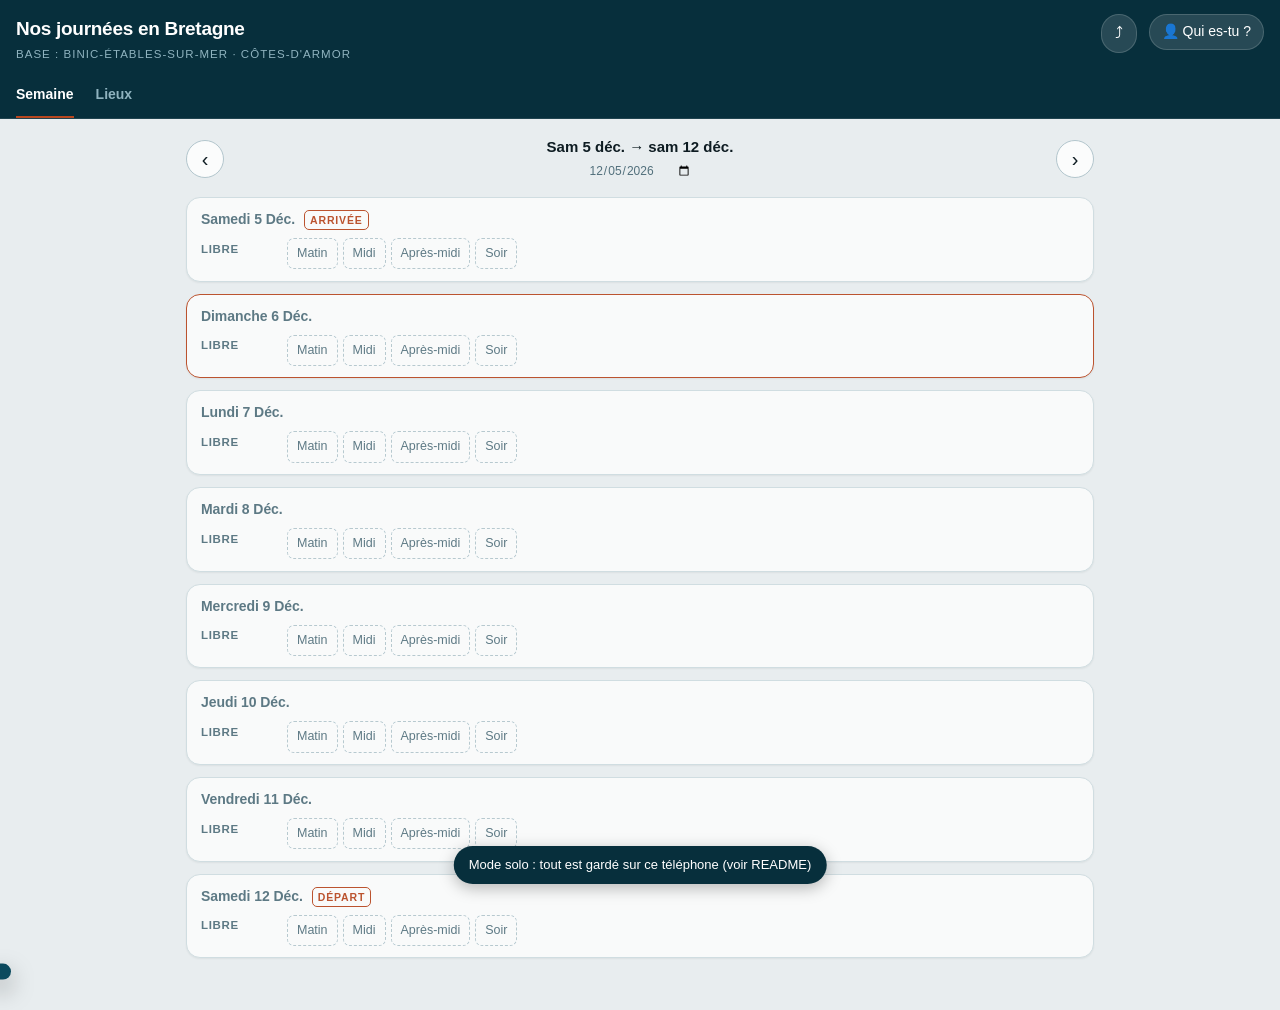
==== commit b2c22a40: "Plein écran, hors ligne et partage du lien - Icônes PNG rastérisées depuis icone.svg (rose des vents" ====
--- a/index.html
+++ b/index.html
@@ -4,12 +4,15 @@
 <meta charset="utf-8">
 <meta name="viewport" content="width=device-width, initial-scale=1, viewport-fit=cover">
 <meta name="theme-color" content="#072f3c">
+<meta name="mobile-web-app-capable" content="yes">
 <meta name="apple-mobile-web-app-capable" content="yes">
 <meta name="apple-mobile-web-app-status-bar-style" content="black-translucent">
 <meta name="apple-mobile-web-app-title" content="Bretagne">
+<meta name="description" content="Nos journées en Bretagne : agenda de la semaine, lieux des Côtes-d'Armor et tarifs.">
 <title>Nos journées en Bretagne</title>
 <link rel="manifest" href="manifest.webmanifest">
-<link rel="icon" href="data:image/svg+xml,<svg xmlns='http://www.w3.org/2000/svg' viewBox='0 0 100 100'><text y='.9em' font-size='90'>🦞</text></svg>">
+<link rel="apple-touch-icon" href="apple-touch-icon.png">
+<link rel="icon" href="icon-192.png">
 <link rel="stylesheet" href="styles.css">
 </head>
 <body>
@@ -20,6 +23,7 @@
       <h1>Nos journées en Bretagne</h1>
       <p class="baseline">Base : Binic-Étables-sur-Mer · Côtes-d'Armor</p>
     </div>
+    <button id="share" class="who share" type="button" aria-label="Partager le lien">⤴</button>
     <button id="who" class="who" type="button" aria-label="Changer de prénom">👤</button>
   </div>
   <nav class="tabs" role="tablist">
@@ -73,5 +77,13 @@
 <script src="config.js"></script>
 <script src="data.js"></script>
 <script src="app.js"></script>
+<script>
+  /* Hors ligne. Ignoré sur file:// et dans un cadre sans service worker. */
+  if ("serviceWorker" in navigator && location.protocol === "https:") {
+    window.addEventListener("load", () => {
+      navigator.serviceWorker.register("sw.js").catch(() => {});
+    });
+  }
+</script>
 </body>
 </html>
--- a/styles.css
+++ b/styles.css
@@ -130,6 +130,10 @@
   overflow: hidden;
   text-overflow: ellipsis;
 }
+
+.who.share { margin-left: auto; padding: 6px 13px; font-size: 16px; }
+
+.who.share + .who { margin-left: 0; }
 
 .tabs { display: flex; gap: 22px; margin-top: 12px; }
 
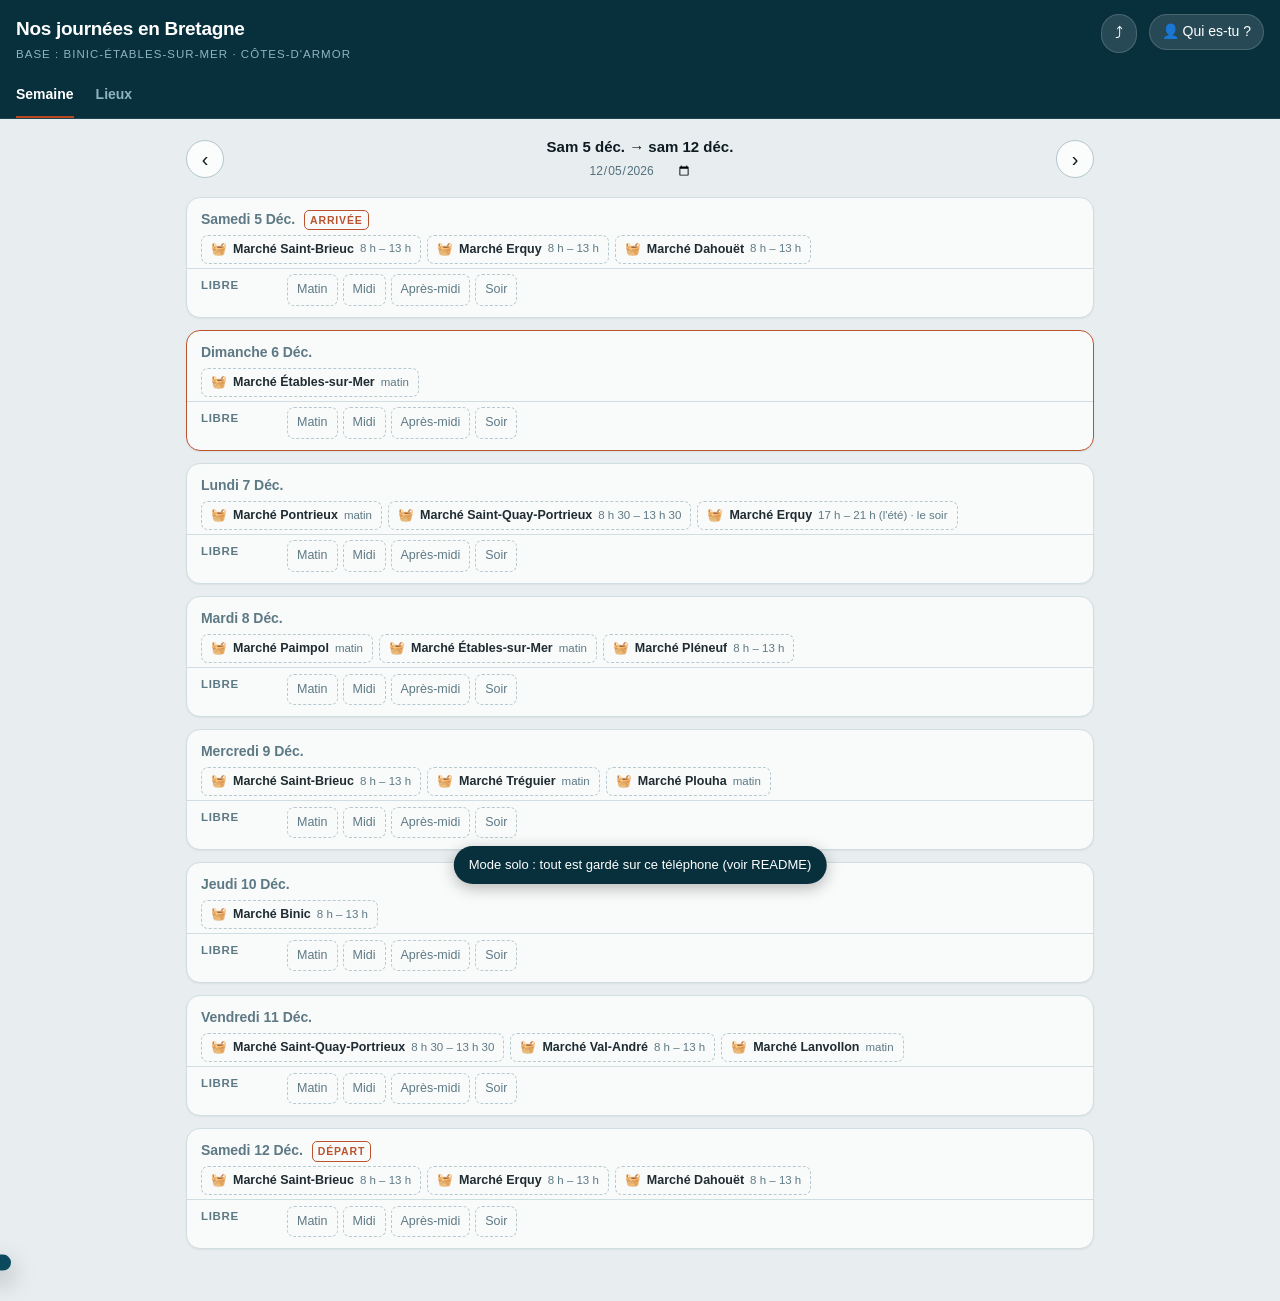
==== commit 5165e2cc: "Tri de la liste, jours de marché et brocantes Marchés et brocantes - 17 marchés hebdomadaires et 9 b" ====
--- a/index.html
+++ b/index.html
@@ -47,7 +47,23 @@
 
   <section id="view-destinations" class="view" hidden>
     <button class="btn add-place" id="add-place" type="button">+ Ajouter un lieu</button>
+
+    <div class="tri">
+      <div class="tri-filtres" id="tri-filtres" role="group" aria-label="Filtrer par catégorie"></div>
+      <label class="tri-ordre">
+        <span>Trier par</span>
+        <select id="tri-ordre" aria-label="Ordre de tri">
+          <option value="distance">Distance</option>
+          <option value="note">Note</option>
+          <option value="prix">Prix</option>
+          <option value="nom">Nom</option>
+          <option value="recent">Ajout récent</option>
+        </select>
+      </label>
+    </div>
+
     <div id="grid" class="grid"></div>
+    <p class="footnote" id="hors-rayon"></p>
     <p class="footnote">
       Tarifs relevés le <strong>10/08/2026</strong> auprès des sites officiels — chaque prix est cliquable
       et renvoie à sa source. Les grilles changent en cours de saison : re-vérifiez avant de payer.
--- a/styles.css
+++ b/styles.css
@@ -330,6 +330,96 @@
 }
 
 .jour-total { margin-left: auto; font-size: 12.5px; color: var(--ink-soft); font-weight: 650; }
+
+/* Marchés et brocantes : une information de contexte, pas un créneau posé —
+   d'où le trait discret et l'absence de couleur pleine. */
+.jour-evenements {
+  display: flex;
+  flex-wrap: wrap;
+  gap: 6px;
+  padding: 9px 14px;
+  background: var(--card-alt);
+  border-bottom: 1px solid var(--line);
+}
+
+.evt {
+  display: inline-flex;
+  align-items: center;
+  gap: 6px;
+  background: var(--card);
+  border: 1px dashed var(--line-strong);
+  border-radius: 7px;
+  padding: 4px 9px;
+  font: inherit;
+  font-size: 12.5px;
+  color: var(--ink);
+  cursor: pointer;
+  max-width: 100%;
+}
+
+.evt-nom { overflow: hidden; text-overflow: ellipsis; white-space: nowrap; font-weight: 600; }
+
+.evt-h { color: var(--ink-soft); font-size: 11.5px; white-space: nowrap; }
+
+.jour-vide .jour-evenements { background: transparent; border-bottom: 0; padding-top: 2px; padding-bottom: 4px; }
+
+/* ---------- barre de tri ---------- */
+
+.tri {
+  display: flex;
+  flex-direction: column;
+  gap: 9px;
+  margin-bottom: 14px;
+}
+
+.tri-filtres {
+  display: flex;
+  gap: 6px;
+  overflow-x: auto;
+  padding-bottom: 2px;
+  scrollbar-width: none;
+}
+
+.tri-filtres::-webkit-scrollbar { display: none; }
+
+.tri-chip {
+  flex: 0 0 auto;
+  border: 1px solid var(--line-strong);
+  background: var(--card);
+  color: var(--ink-soft);
+  border-radius: 999px;
+  padding: 6px 12px;
+  font: inherit;
+  font-size: 13px;
+  font-weight: 600;
+  cursor: pointer;
+}
+
+.tri-chip.is-on {
+  background: var(--sea);
+  border-color: var(--sea);
+  color: var(--sea-ink);
+}
+
+.tri-n { opacity: 0.65; font-weight: 500; font-variant-numeric: tabular-nums; }
+
+.tri-ordre {
+  display: flex;
+  align-items: center;
+  gap: 8px;
+  font-size: 13px;
+  color: var(--ink-soft);
+}
+
+.tri-ordre select {
+  font: inherit;
+  font-size: 14px;
+  padding: 7px 10px;
+  border: 1px solid var(--line-strong);
+  border-radius: 9px;
+  background: var(--card-alt);
+  color: var(--ink);
+}
 
 .ligne { display: flex; align-items: stretch; border-top: 1px solid var(--line); }
 
@@ -454,6 +544,14 @@
 
 .chip.perso { border-style: dashed; }
 
+.chip.note {
+  background: transparent;
+  border-color: var(--rust);
+  color: var(--rust);
+  font-weight: 700;
+  text-decoration: none;
+}
+
 .card.est-resto .card-hero { min-height: 74px; }
 
 /* ---------- sélecteur ---------- */
